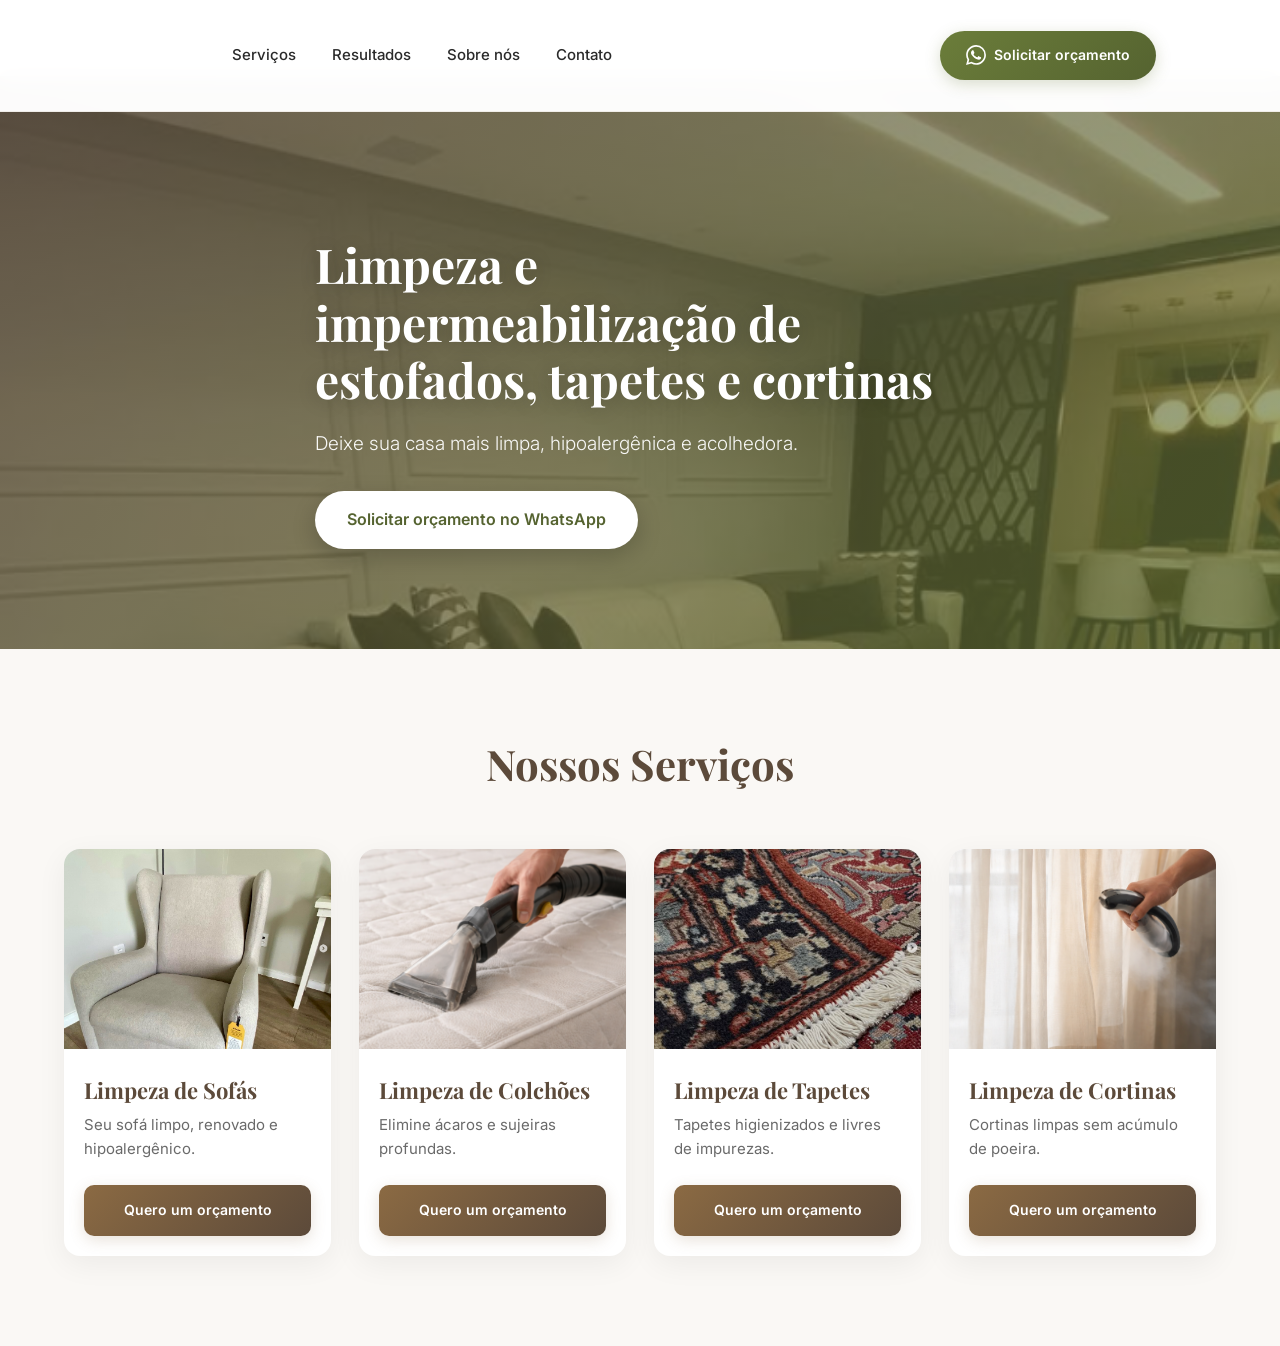
==== index.html @ 772756bc "first commit" ====
<!DOCTYPE html>
<html lang="pt-BR">
<head>
  <meta charset="UTF-8" />
  <meta name="viewport" content="width=device-width, initial-scale=1.0" />
  <title>Linen Business</title>
  <link rel="preconnect" href="https://fonts.googleapis.com">
  <link rel="preconnect" href="https://fonts.gstatic.com" crossorigin>
  <link href="https://fonts.googleapis.com/css2?family=Playfair+Display:wght@400;600;700&family=Inter:wght@300;400;500;600&display=swap" rel="stylesheet">
  <link rel="stylesheet" href="css/style.css" />
  <style>
    .btn-whatsapp {
      margin-right: 60px;
      display: flex;
      align-items: center;
      gap: 8px;
    }
    .btn-whatsapp svg {
      width: 20px;
      height: 20px;
      fill: currentColor;
    }
  </style>
</head>
<body>

  <!-- HEADER -->
  <header class="header">
    <div class="container nav">
      <div class="logo-container">
        <h1 class="logo">Linen</h1>
        <span class="logo-subtitle">HOME CARE</span>
      </div>

      <nav>
        <a href="#">Serviços</a>
        <a href="#">Resultados</a>
        <a href="#">Sobre nós</a>
        <a href="#">Contato</a>
      </nav>

      <a class="btn-whatsapp" href="https://wa.me/554884060951" target="_blank">
        <svg xmlns="http://www.w3.org/2000/svg" viewBox="0 0 24 24">
          <path d="M17.472 14.382c-.297-.149-1.758-.867-2.03-.967-.273-.099-.471-.148-.67.15-.197.297-.767.966-.94 1.164-.173.199-.347.223-.644.075-.297-.15-1.255-.463-2.39-1.475-.883-.788-1.48-1.761-1.653-2.059-.173-.297-.018-.458.13-.606.134-.133.298-.347.446-.52.149-.174.198-.298.298-.497.099-.198.05-.371-.025-.52-.075-.149-.669-1.612-.916-2.207-.242-.579-.487-.5-.669-.51-.173-.008-.371-.01-.57-.01-.198 0-.52.074-.792.372-.272.297-1.04 1.016-1.04 2.479 0 1.462 1.065 2.875 1.213 3.074.149.198 2.096 3.2 5.077 4.487.709.306 1.262.489 1.694.625.712.227 1.36.195 1.871.118.571-.085 1.758-.719 2.006-1.413.248-.694.248-1.289.173-1.413-.074-.124-.272-.198-.57-.347m-5.421 7.403h-.004a9.87 9.87 0 01-5.031-1.378l-.361-.214-3.741.982.998-3.648-.235-.374a9.86 9.86 0 01-1.51-5.26c.001-5.45 4.436-9.884 9.888-9.884 2.64 0 5.122 1.03 6.988 2.898a9.825 9.825 0 012.893 6.994c-.003 5.45-4.437 9.884-9.885 9.884m8.413-18.297A11.815 11.815 0 0012.05 0C5.495 0 .16 5.335.157 11.892c0 2.096.547 4.142 1.588 5.945L.057 24l6.305-1.654a11.882 11.882 0 005.683 1.448h.005c6.554 0 11.89-5.335 11.893-11.893a11.821 11.821 0 00-3.48-8.413Z"/>
        </svg>
        Solicitar orçamento
      </a>
    </div>
  </header>

  <!-- HERO -->
  <section class="hero">
    <img src="img/hero.png" alt="Limpeza de estofados" class="hero-bg">
    <div class="container hero-content">
      <div>
        <h2>
          Limpeza e impermeabilização de estofados, tapetes e cortinas
        </h2>
        <p>
          Deixe sua casa mais limpa, hipoalergênica e acolhedora.
        </p>
        <a class="btn-primary" href="https://wa.me/554884060951" target="_blank">
          Solicitar orçamento no WhatsApp
        </a>
      </div>
    </div>
  </section>

  <!-- SERVIÇOS -->
  <section class="services">
    <div class="container">
      <h3>Nossos Serviços</h3>

      <div class="services-grid">
        <div class="card">
          <img src="img/sofa.png" alt="Limpeza de Sofás">
          <h4>Limpeza de Sofás</h4>
          <p>Seu sofá limpo, renovado e hipoalergênico.</p>
          <a href="#">Quero um orçamento</a>
        </div>

        <div class="card">
          <img src="img/colchao.png" alt="Limpeza de Colchões">
          <h4>Limpeza de Colchões</h4>
          <p>Elimine ácaros e sujeiras profundas.</p>
          <a href="#">Quero um orçamento</a>
        </div>

        <div class="card">
          <img src="img/tapete.png" alt="Limpeza de Tapetes">
          <h4>Limpeza de Tapetes</h4>
          <p>Tapetes higienizados e livres de impurezas.</p>
          <a href="#">Quero um orçamento</a>
        </div>

        <div class="card">
          <img src="img/cortina.png" alt="Limpeza de Cortinas">
          <h4>Limpeza de Cortinas</h4>
          <p>Cortinas limpas sem acúmulo de poeira.</p>
          <a href="#">Quero um orçamento</a>
        </div>
      </div>
    </div>
  </section>

  <script>
    // Adiciona classe ao header no scroll
    window.addEventListener('scroll', () => {
      const header = document.querySelector('.header');
      if (window.scrollY > 50) {
        header.classList.add('scrolled');
      } else {
        header.classList.remove('scrolled');
      }
    });
  </script>

</body>
</html>
---- css/style.css ----
@import url('https://fonts.googleapis.com/css2?family=Playfair+Display:wght@400;600;700&family=Inter:wght@300;400;500;600&family=Great+Vibes&display=swap');

:root {
  --bege: #faf8f5;
  --bege-escuro: #f5f1ec;
  --marrom: #8b6a43;
  --marrom-escuro: #5c4a3a;
  --dourado: #d4af7a;
  --verde: #6b7d3a;
  --verde-escuro: #556330;
  --texto: #2a2a2a;
  --texto-claro: #6a6a6a;
  --branco: #ffffff;
}

* {
  margin: 0;
  padding: 0;
  box-sizing: border-box;
}

body {
  background: var(--bege);
  color: var(--texto);
  font-family: 'Inter', -apple-system, BlinkMacSystemFont, 'Segoe UI', sans-serif;
  line-height: 1.6;
}

h1, h2, h3, h4 {
  font-family: 'Playfair Display', Georgia, serif;
  font-weight: 700;
  line-height: 1.2;
}

.container {
  width: 90%;
  max-width: 1200px;
  margin: auto;
}

/* ========== HEADER ========== */
.header {
  background: rgba(255, 255, 255, 0.98);
  backdrop-filter: blur(10px);
  border-bottom: 1px solid rgba(139, 106, 67, 0.1);
  position: fixed;
  top: 0;
  left: 0;
  right: 0;
  z-index: 1000;
  transition: all 0.3s ease;
}

.header.scrolled {
  box-shadow: 0 4px 20px rgba(0, 0, 0, 0.08);
}

.nav {
  display: flex;
  align-items: center;
  justify-content: space-between;
  padding: 22px 0;
}

.logo-container {
  display: flex;
  flex-direction: column;
  gap: 0;
  margin-left: -250px;
  margin-top: 10px;
}

.logo {
  font-family: 'Great Vibes', cursive;
  background: linear-gradient(135deg, #d4af7a 0%, #c9a568 50%, #d4af7a 100%);
  -webkit-background-clip: text;
  -webkit-text-fill-color: transparent;
  background-clip: text;
  font-size: 38px;
  font-weight: 400;
  letter-spacing: 2px;
  position: relative;
  line-height: 1.25;
  margin: 0;
  padding: 0;
}

.logo::after {
  display: none;
}

.logo-subtitle {
  font-family: 'Inter', sans-serif;
  font-size: 9px;
  font-weight: 600;
  letter-spacing: 3.5px;
  color: var(--marrom-escuro);
  text-transform: uppercase;
  margin-top: -5px;
  margin-left: 5px;
  opacity: 0.85;
}

nav {
  display: flex;
  gap: 36px;
}

nav a {
  text-decoration: none;
  color: var(--texto);
  font-weight: 500;
  font-size: 15px;
  position: relative;
  transition: color 0.3s ease;
}

nav a::after {
  content: '';
  position: absolute;
  bottom: -6px;
  left: 0;
  width: 0;
  height: 2px;
  background: var(--dourado);
  transition: width 0.3s ease;
}

nav a:hover {
  color: var(--marrom);
}

nav a:hover::after {
  width: 100%;
}

.btn-whatsapp {
  background: linear-gradient(135deg, var(--verde) 0%, var(--verde-escuro) 100%);
  color: var(--branco);
  padding: 13px 26px;
  border-radius: 50px;
  text-decoration: none;
  font-weight: 600;
  font-size: 14px;
  box-shadow: 0 4px 15px rgba(107, 125, 58, 0.25);
  transition: all 0.3s ease;
}

.btn-whatsapp:hover {
  transform: translateY(-2px);
  box-shadow: 0 6px 20px rgba(107, 125, 58, 0.35);
}

/* ========== HERO ========== */
.hero {
  padding: 160px 0 100px;
  margin-top: 76px;
  position: relative;
  min-height: 500px;
  overflow: hidden;
}

.hero-bg {
  position: absolute;
  top: 0;
  left: 0;
  width: 100%;
  height: 100%;
  object-fit: cover;
  z-index: 0;
}

.hero::after {
  content: '';
  position: absolute;
  top: 0;
  left: 0;
  right: 0;
  bottom: 0;
  background: linear-gradient(135deg, rgba(92, 74, 58, 0.75) 0%, rgba(107, 125, 58, 0.65) 100%);
  z-index: 1;
}

.hero::before {
  content: '';
  position: absolute;
  top: 0;
  left: 0;
  right: 0;
  bottom: 0;
  background: radial-gradient(circle at 30% 50%, rgba(212, 175, 122, 0.2) 0%, transparent 60%);
  pointer-events: none;
}

.hero-content {
  max-width: 650px;
  position: relative;
  z-index: 2;
}

.hero h2 {
  font-size: 48px;
  margin-bottom: 20px;
  color: var(--branco);
  text-shadow: 0 2px 20px rgba(0, 0, 0, 0.2);
}

.hero p {
  margin-bottom: 32px;
  font-size: 19px;
  color: rgba(255, 255, 255, 0.95);
  font-weight: 300;
}

.btn-primary {
  background: var(--branco);
  color: var(--verde-escuro);
  padding: 16px 32px;
  border-radius: 50px;
  text-decoration: none;
  display: inline-block;
  font-weight: 600;
  font-size: 16px;
  box-shadow: 0 8px 25px rgba(0, 0, 0, 0.2);
  transition: all 0.3s ease;
}

.btn-primary:hover {
  transform: translateY(-3px);
  box-shadow: 0 12px 35px rgba(0, 0, 0, 0.25);
}

/* ========== SERVIÇOS ========== */
.services {
  padding: 90px 0;
  background: var(--bege);
}

.services h3 {
  text-align: center;
  margin-bottom: 60px;
  font-size: 42px;
  color: var(--marrom-escuro);
}

.services-grid {
  display: grid;
  grid-template-columns: repeat(4, 1fr);
  gap: 28px;
}

.card {
  background: var(--branco);
  border-radius: 16px;
  overflow: hidden;
  box-shadow: 0 8px 30px rgba(0, 0, 0, 0.06);
  transition: all 0.4s cubic-bezier(0.175, 0.885, 0.32, 1.275);
  position: relative;
}

.card::before {
  content: '';
  position: absolute;
  top: 0;
  left: 0;
  right: 0;
  height: 3px;
  background: linear-gradient(90deg, var(--dourado) 0%, var(--marrom) 100%);
  transform: scaleX(0);
  transition: transform 0.4s ease;
}

.card:hover::before {
  transform: scaleX(1);
}

.card:hover {
  transform: translateY(-8px);
  box-shadow: 0 16px 50px rgba(0, 0, 0, 0.12);
}

.card img {
  width: 100%;
  height: 200px;
  object-fit: cover;
  transition: transform 0.5s ease;
}

.card:hover img {
  transform: scale(1.08);
}

.card h4 {
  margin: 20px 20px 10px;
  font-size: 22px;
  color: var(--marrom-escuro);
}

.card p {
  margin: 0 20px 24px;
  font-size: 15px;
  color: var(--texto-claro);
  line-height: 1.6;
}

.card a {
  display: block;
  margin: 0 20px 20px;
  background: linear-gradient(135deg, var(--marrom) 0%, var(--marrom-escuro) 100%);
  color: var(--branco);
  text-align: center;
  padding: 14px;
  border-radius: 10px;
  text-decoration: none;
  font-weight: 600;
  font-size: 14px;
  transition: all 0.3s ease;
  box-shadow: 0 4px 15px rgba(139, 106, 67, 0.2);
}

.card a:hover {
  transform: translateY(-2px);
  box-shadow: 0 6px 20px rgba(139, 106, 67, 0.3);
}

/* ========== RESPONSIVO ========== */
@media (max-width: 1024px) {
  .services-grid {
    grid-template-columns: repeat(2, 1fr);
    gap: 24px;
  }
}

@media (max-width: 768px) {
  .nav nav {
    display: none;
  }

  .nav {
    padding: 18px 0;
  }

  .logo {
    font-size: 32px;
  }

  .logo-subtitle {
    font-size: 8px;
    letter-spacing: 2.5px;
  }

  .hero {
    padding: 120px 0 80px;
    margin-top: 68px;
  }

  .hero h2 {
    font-size: 36px;
  }

  .hero p {
    font-size: 17px;
  }

  .services {
    padding: 60px 0;
  }

  .services h3 {
    font-size: 32px;
    margin-bottom: 40px;
  }

  .services-grid {
    grid-template-columns: 1fr;
    gap: 20px;
  }

  .card img {
    height: 220px;
  }
}

@media (max-width: 480px) {
  .logo {
    font-size: 28px;
  }

  .logo-subtitle {
    font-size: 7px;
    letter-spacing: 2px;
  }

  .hero h2 {
    font-size: 28px;
  }

  .hero p {
    font-size: 16px;
  }

  .btn-primary {
    width: 100%;
    text-align: center;
  }

  .btn-whatsapp {
    padding: 11px 20px;
    font-size: 13px;
  }
}

/* ========== ANIMAÇÕES ========== */
@keyframes fadeInUp {
  from {
    opacity: 0;
    transform: translateY(30px);
  }
  to {
    opacity: 1;
    transform: translateY(0);
  }
}

.hero-content {
  animation: fadeInUp 0.8s ease;
}

.card {
  animation: fadeInUp 0.6s ease backwards;
}

.card:nth-child(1) { animation-delay: 0.1s; }
.card:nth-child(2) { animation-delay: 0.2s; }
.card:nth-child(3) { animation-delay: 0.3s; }
.card:nth-child(4) { animation-delay: 0.4s; }
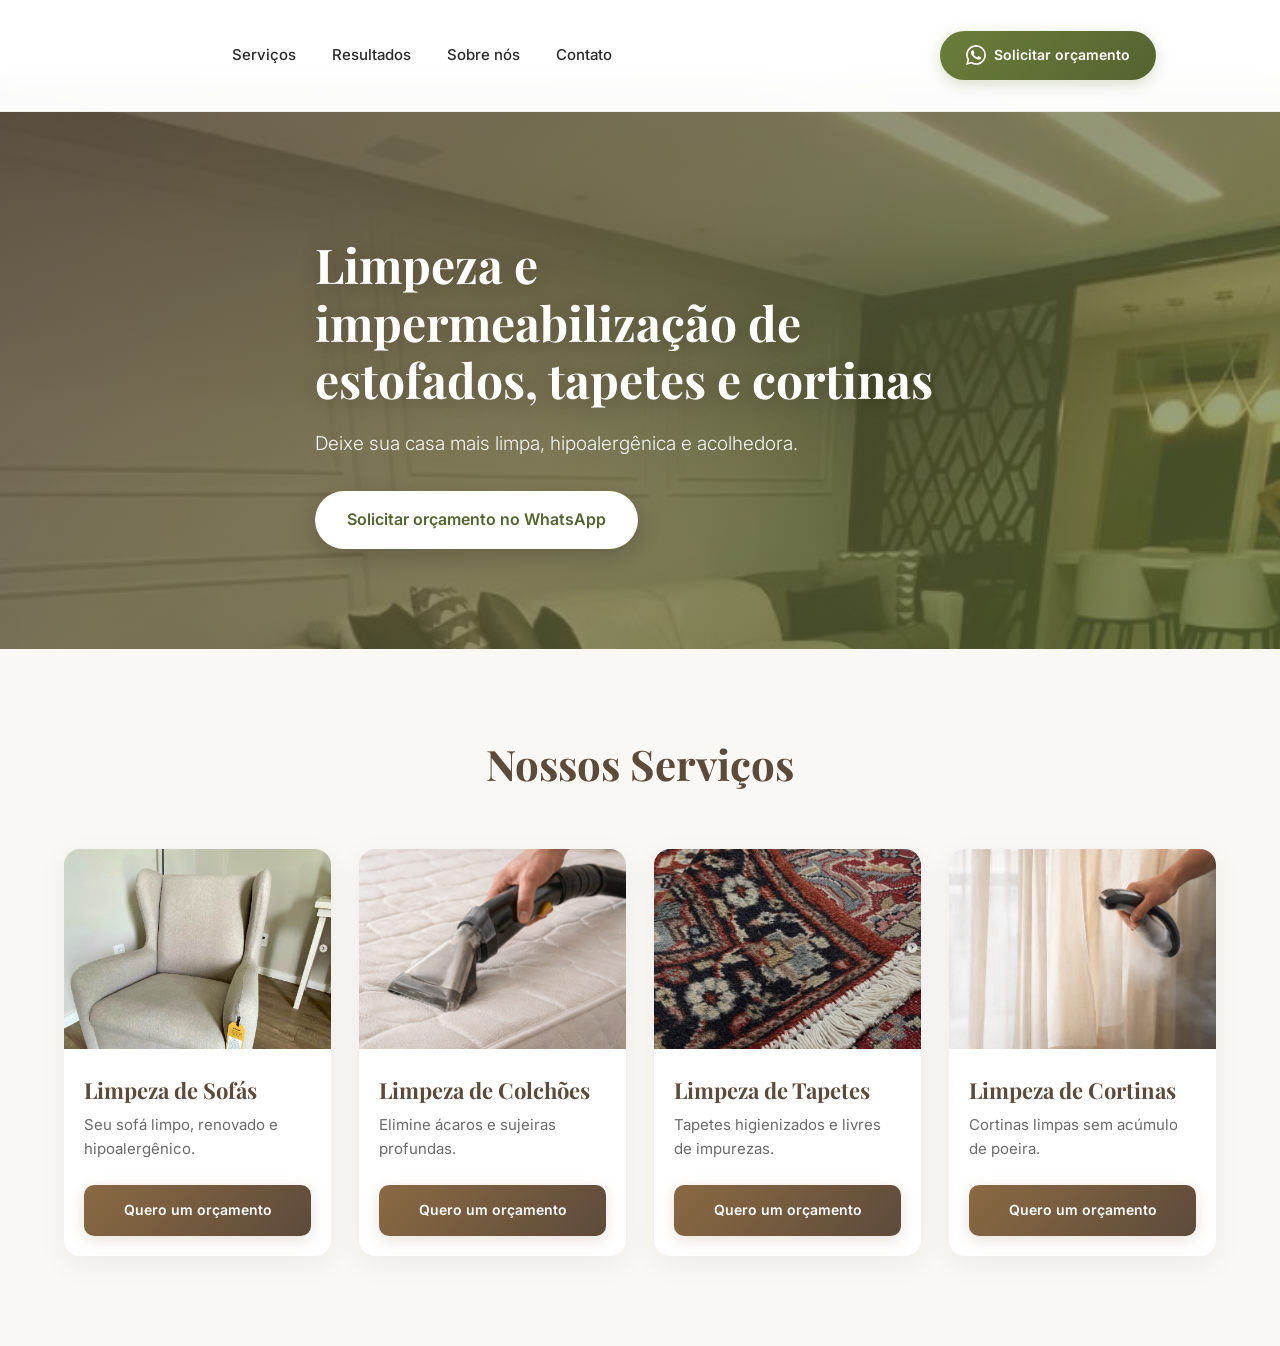
==== commit 74d97b71: "update5" ====
--- a/index.html
+++ b/index.html
@@ -20,6 +20,18 @@
       height: 20px;
       fill: currentColor;
     }
+    
+    @media (max-width: 768px) {
+      .btn-whatsapp {
+        margin-right: 0;
+        padding: 10px 18px;
+        font-size: 0;
+      }
+      .btn-whatsapp svg {
+        width: 22px;
+        height: 22px;
+      }
+    }
   </style>
 </head>
 <body>
@@ -32,12 +44,20 @@
         <span class="logo-subtitle">HOME CARE</span>
       </div>
 
+      <!-- Menu Desktop -->
       <nav>
-        <a href="#">Serviços</a>
-        <a href="#">Resultados</a>
-        <a href="#">Sobre nós</a>
-        <a href="#">Contato</a>
+        <a href="index.html">Serviços</a>
+        <a href="resultados.html">Resultados</a>
+        <a href="sobre.html">Sobre nós</a>
+        <a href="contato.html">Contato</a>
       </nav>
+
+      <!-- Botão Hambúrguer (só aparece no mobile) -->
+      <button class="menu-toggle" id="menuToggle" aria-label="Menu">
+        <span></span>
+        <span></span>
+        <span></span>
+      </button>
 
       <a class="btn-whatsapp" href="https://wa.me/554884060951" target="_blank">
         <svg xmlns="http://www.w3.org/2000/svg" viewBox="0 0 24 24">
@@ -47,6 +67,16 @@
       </a>
     </div>
   </header>
+
+  <!-- Menu Mobile (só aparece quando hambúrguer é clicado) -->
+  <div class="mobile-menu" id="mobileMenu">
+    <nav>
+      <a href="index.html">Serviços</a>
+      <a href="resultados.html">Resultados</a>
+      <a href="sobre.html">Sobre nós</a>
+      <a href="contato.html">Contato</a>
+    </nav>
+  </div>
 
   <!-- HERO -->
   <section class="hero">
@@ -76,34 +106,61 @@
           <img src="img/sofa.png" alt="Limpeza de Sofás">
           <h4>Limpeza de Sofás</h4>
           <p>Seu sofá limpo, renovado e hipoalergênico.</p>
-          <a href="#">Quero um orçamento</a>
+          <a href="https://wa.me/554884060951" target="_blank">Quero um orçamento</a>
         </div>
 
         <div class="card">
           <img src="img/colchao.png" alt="Limpeza de Colchões">
           <h4>Limpeza de Colchões</h4>
           <p>Elimine ácaros e sujeiras profundas.</p>
-          <a href="#">Quero um orçamento</a>
+          <a href="https://wa.me/554884060951" target="_blank">Quero um orçamento</a>
         </div>
 
         <div class="card">
           <img src="img/tapete.png" alt="Limpeza de Tapetes">
           <h4>Limpeza de Tapetes</h4>
           <p>Tapetes higienizados e livres de impurezas.</p>
-          <a href="#">Quero um orçamento</a>
+          <a href="https://wa.me/554884060951" target="_blank">Quero um orçamento</a>
         </div>
 
         <div class="card">
           <img src="img/cortina.png" alt="Limpeza de Cortinas">
           <h4>Limpeza de Cortinas</h4>
           <p>Cortinas limpas sem acúmulo de poeira.</p>
-          <a href="#">Quero um orçamento</a>
+          <a href="https://wa.me/554884060951" target="_blank">Quero um orçamento</a>
         </div>
       </div>
     </div>
   </section>
 
   <script>
+    // Menu Hambúrguer - Funcionalidade
+    const menuToggle = document.getElementById('menuToggle');
+    const mobileMenu = document.getElementById('mobileMenu');
+
+    // Abrir/Fechar menu ao clicar no botão hambúrguer
+    menuToggle.addEventListener('click', () => {
+      menuToggle.classList.toggle('active');
+      mobileMenu.classList.toggle('active');
+    });
+
+    // Fechar menu ao clicar em um link
+    const mobileMenuLinks = mobileMenu.querySelectorAll('a');
+    mobileMenuLinks.forEach(link => {
+      link.addEventListener('click', () => {
+        menuToggle.classList.remove('active');
+        mobileMenu.classList.remove('active');
+      });
+    });
+
+    // Fechar menu ao clicar fora dele
+    document.addEventListener('click', (e) => {
+      if (!menuToggle.contains(e.target) && !mobileMenu.contains(e.target)) {
+        menuToggle.classList.remove('active');
+        mobileMenu.classList.remove('active');
+      }
+    });
+
     // Adiciona classe ao header no scroll
     window.addEventListener('scroll', () => {
       const header = document.querySelector('.header');
--- a/css/style.css
+++ b/css/style.css
@@ -24,6 +24,7 @@
   color: var(--texto);
   font-family: 'Inter', -apple-system, BlinkMacSystemFont, 'Segoe UI', sans-serif;
   line-height: 1.6;
+  overflow-x: hidden;
 }
 
 h1, h2, h3, h4 {
@@ -66,8 +67,14 @@
   display: flex;
   flex-direction: column;
   gap: 0;
-  margin-left: -250px;
   margin-top: 10px;
+}
+
+/* Desktop: logo mais à esquerda */
+@media (min-width: 769px) {
+  .logo-container {
+    margin-left: -250px;
+  }
 }
 
 .logo {
@@ -144,6 +151,7 @@
   font-size: 14px;
   box-shadow: 0 4px 15px rgba(107, 125, 58, 0.25);
   transition: all 0.3s ease;
+  white-space: nowrap;
 }
 
 .btn-whatsapp:hover {
@@ -190,6 +198,7 @@
   bottom: 0;
   background: radial-gradient(circle at 30% 50%, rgba(212, 175, 122, 0.2) 0%, transparent 60%);
   pointer-events: none;
+  z-index: 1;
 }
 
 .hero-content {
@@ -323,21 +332,112 @@
   box-shadow: 0 6px 20px rgba(139, 106, 67, 0.3);
 }
 
+/* ========== MENU HAMBÚRGUER ========== */
+.menu-toggle {
+  display: none;
+  flex-direction: column;
+  gap: 5px;
+  background: none;
+  border: none;
+  cursor: pointer;
+  padding: 8px;
+  z-index: 1001;
+}
+
+.menu-toggle span {
+  width: 28px;
+  height: 3px;
+  background: var(--marrom-escuro);
+  border-radius: 3px;
+  transition: all 0.3s ease;
+}
+
+.menu-toggle.active span:nth-child(1) {
+  transform: rotate(45deg) translate(8px, 8px);
+}
+
+.menu-toggle.active span:nth-child(2) {
+  opacity: 0;
+}
+
+.menu-toggle.active span:nth-child(3) {
+  transform: rotate(-45deg) translate(7px, -7px);
+}
+
+.mobile-menu {
+  display: none;
+  position: fixed;
+  top: 76px;
+  left: 0;
+  right: 0;
+  background: rgba(255, 255, 255, 0.98);
+  backdrop-filter: blur(10px);
+  padding: 20px;
+  box-shadow: 0 4px 20px rgba(0, 0, 0, 0.1);
+  z-index: 999;
+  transform: translateY(-100%);
+  transition: transform 0.3s ease;
+}
+
+.mobile-menu.active {
+  transform: translateY(0);
+}
+
+.mobile-menu nav {
+  display: flex;
+  flex-direction: column;
+  gap: 20px;
+}
+
+.mobile-menu nav a {
+  text-decoration: none;
+  color: var(--texto);
+  font-weight: 500;
+  font-size: 16px;
+  padding: 12px;
+  border-radius: 8px;
+  transition: all 0.3s ease;
+}
+
+.mobile-menu nav a:hover {
+  background: var(--bege-escuro);
+  color: var(--marrom);
+}
+
 /* ========== RESPONSIVO ========== */
 @media (max-width: 1024px) {
   .services-grid {
     grid-template-columns: repeat(2, 1fr);
     gap: 24px;
   }
+  
+  .logo {
+    font-size: 34px;
+  }
+  
+  .logo-subtitle {
+    font-size: 8px;
+    letter-spacing: 3px;
+  }
 }
 
 @media (max-width: 768px) {
   .nav nav {
     display: none;
   }
+  
+  .menu-toggle {
+    display: flex;
+  }
+  
+  .mobile-menu {
+    display: block;
+  }
 
   .nav {
     padding: 18px 0;
+    flex-wrap: wrap;
+    gap: 10px;
   }
 
   .logo {
@@ -348,6 +448,11 @@
     font-size: 8px;
     letter-spacing: 2.5px;
   }
+  
+  .btn-whatsapp {
+    padding: 11px 20px;
+    font-size: 13px;
+  }
 
   .hero {
     padding: 120px 0 80px;
@@ -402,11 +507,20 @@
   .btn-primary {
     width: 100%;
     text-align: center;
+    padding: 14px 24px;
   }
 
   .btn-whatsapp {
-    padding: 11px 20px;
-    font-size: 13px;
+    padding: 10px 18px;
+    font-size: 12px;
+  }
+  
+  .card h4 {
+    font-size: 20px;
+  }
+  
+  .card p {
+    font-size: 14px;
   }
 }
 
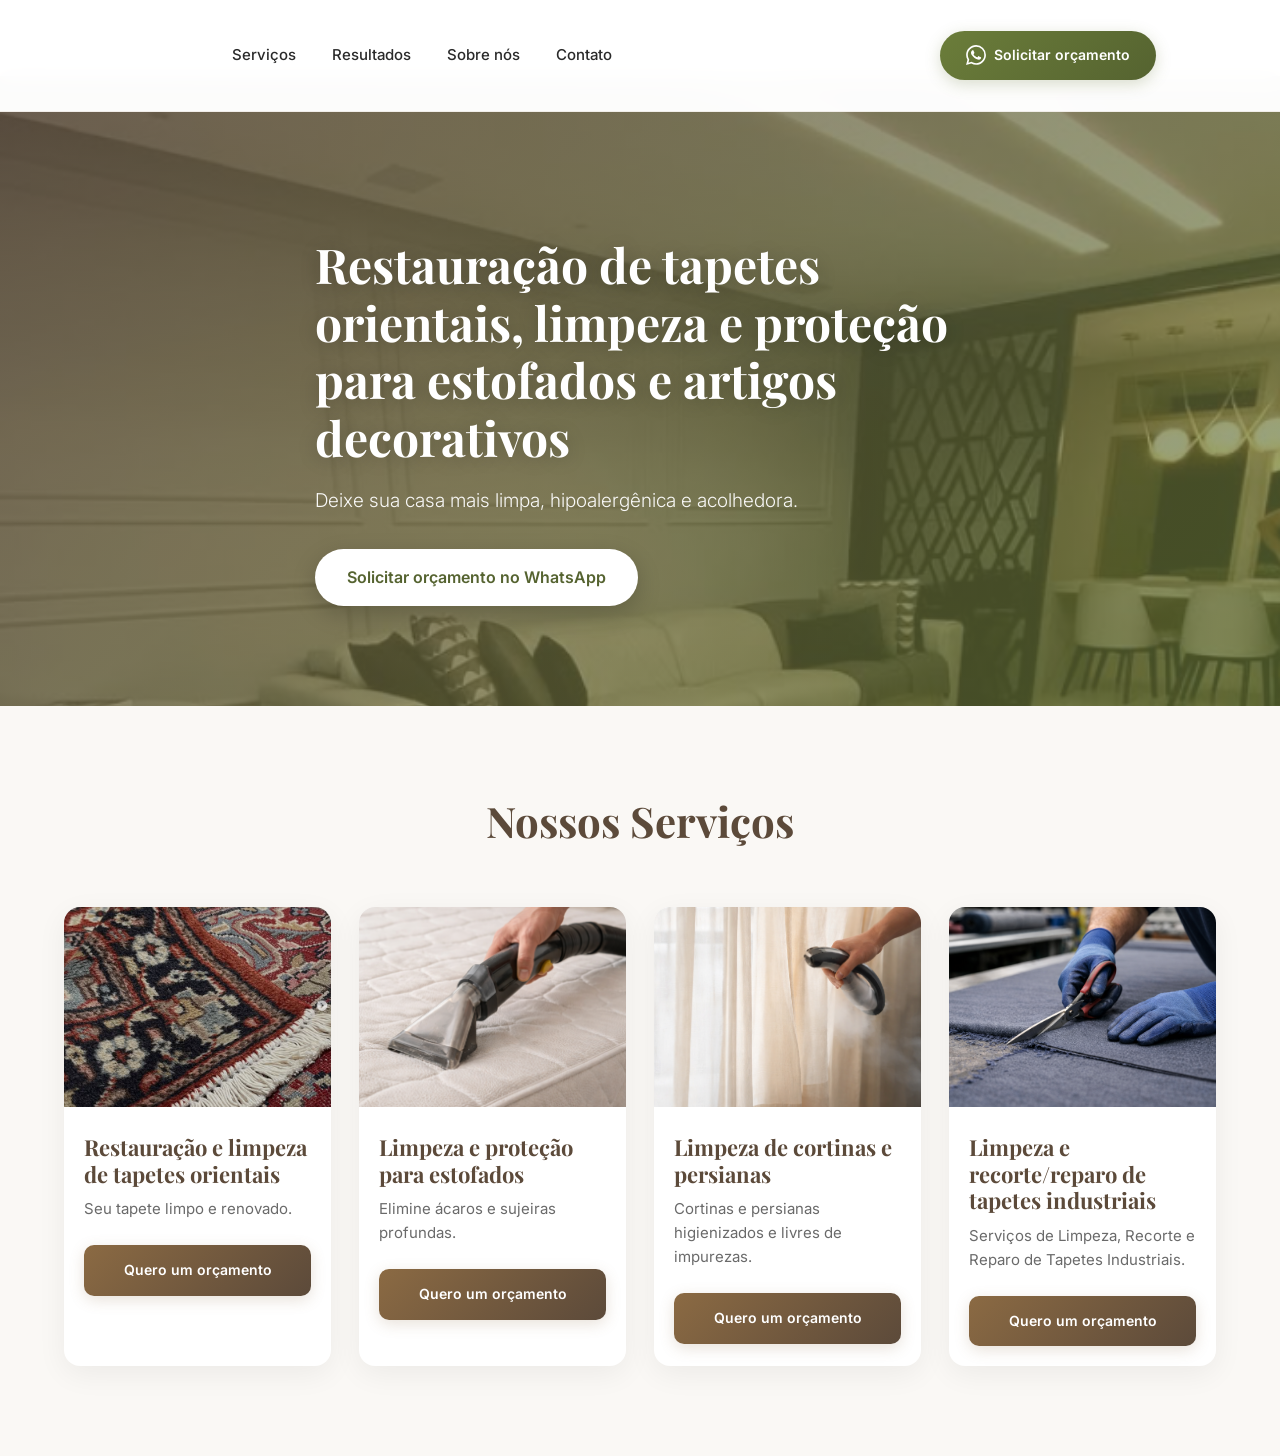
==== commit 19addd8b: "update6" ====
--- a/index.html
+++ b/index.html
@@ -84,7 +84,7 @@
     <div class="container hero-content">
       <div>
         <h2>
-          Limpeza e impermeabilização de estofados, tapetes e cortinas
+          Restauração de tapetes orientais, limpeza e proteção para estofados e artigos decorativos
         </h2>
         <p>
           Deixe sua casa mais limpa, hipoalergênica e acolhedora.
@@ -103,30 +103,30 @@
 
       <div class="services-grid">
         <div class="card">
-          <img src="img/sofa.png" alt="Limpeza de Sofás">
-          <h4>Limpeza de Sofás</h4>
-          <p>Seu sofá limpo, renovado e hipoalergênico.</p>
+          <img src="img/tapete.png" alt="Limpeza de Sofás">
+          <h4>Restauração e limpeza de tapetes orientais</h4>
+          <p>Seu tapete limpo e renovado.</p>
           <a href="https://wa.me/554884060951" target="_blank">Quero um orçamento</a>
         </div>
 
         <div class="card">
           <img src="img/colchao.png" alt="Limpeza de Colchões">
-          <h4>Limpeza de Colchões</h4>
+          <h4>Limpeza e proteção para estofados</h4>
           <p>Elimine ácaros e sujeiras profundas.</p>
           <a href="https://wa.me/554884060951" target="_blank">Quero um orçamento</a>
         </div>
 
         <div class="card">
-          <img src="img/tapete.png" alt="Limpeza de Tapetes">
-          <h4>Limpeza de Tapetes</h4>
-          <p>Tapetes higienizados e livres de impurezas.</p>
+          <img src="img/cortina.png" alt="Limpeza de Tapetes">
+          <h4>Limpeza de cortinas e persianas</h4>
+          <p>Cortinas e persianas higienizados e livres de impurezas.</p>
           <a href="https://wa.me/554884060951" target="_blank">Quero um orçamento</a>
         </div>
 
         <div class="card">
-          <img src="img/cortina.png" alt="Limpeza de Cortinas">
-          <h4>Limpeza de Cortinas</h4>
-          <p>Cortinas limpas sem acúmulo de poeira.</p>
+          <img src="img/corte.png" alt="Limpeza de Cortinas">
+          <h4>Limpeza e recorte/reparo de tapetes industriais</h4>
+          <p>Serviços de Limpeza, Recorte e Reparo de Tapetes Industriais.</p>
           <a href="https://wa.me/554884060951" target="_blank">Quero um orçamento</a>
         </div>
       </div>
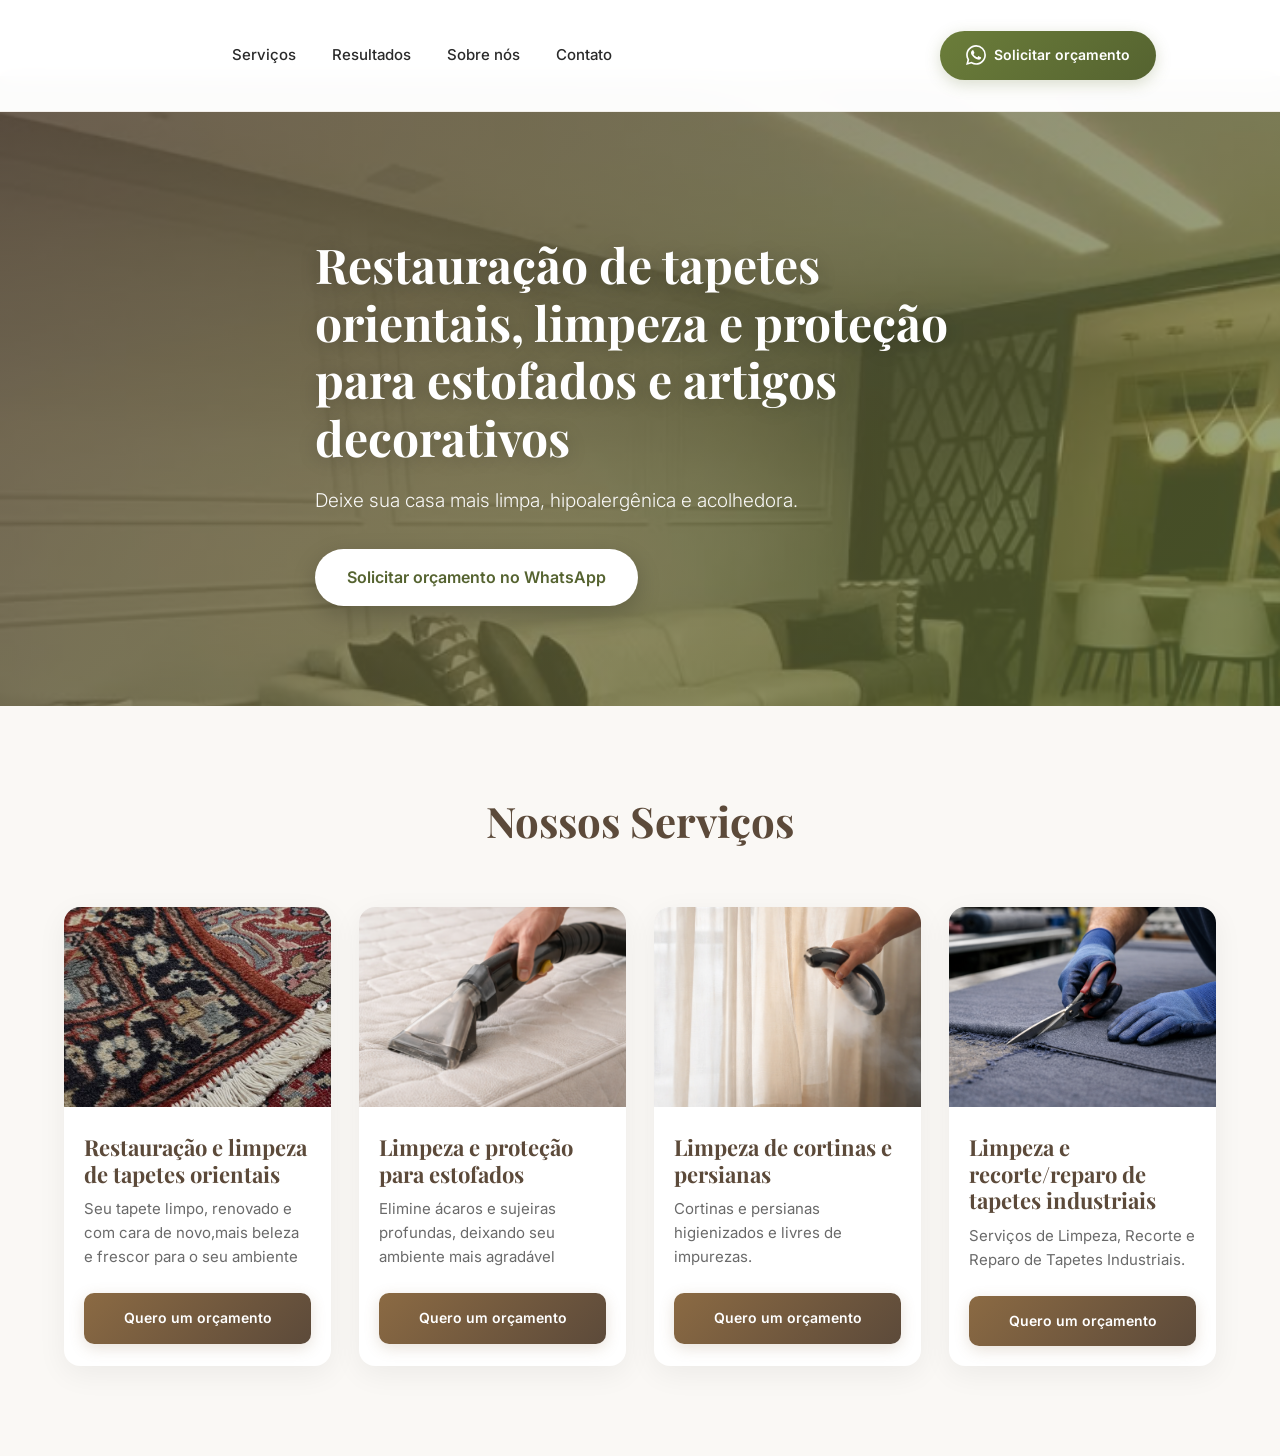
==== commit 9ee4c935: "update7" ====
--- a/index.html
+++ b/index.html
@@ -105,14 +105,14 @@
         <div class="card">
           <img src="img/tapete.png" alt="Limpeza de Sofás">
           <h4>Restauração e limpeza de tapetes orientais</h4>
-          <p>Seu tapete limpo e renovado.</p>
+          <p>Seu tapete limpo, renovado e com cara de novo,mais beleza e frescor para o seu ambiente</p>
           <a href="https://wa.me/554884060951" target="_blank">Quero um orçamento</a>
         </div>
 
         <div class="card">
           <img src="img/colchao.png" alt="Limpeza de Colchões">
           <h4>Limpeza e proteção para estofados</h4>
-          <p>Elimine ácaros e sujeiras profundas.</p>
+          <p>Elimine ácaros e sujeiras profundas, deixando seu ambiente mais agradável</p>
           <a href="https://wa.me/554884060951" target="_blank">Quero um orçamento</a>
         </div>
 
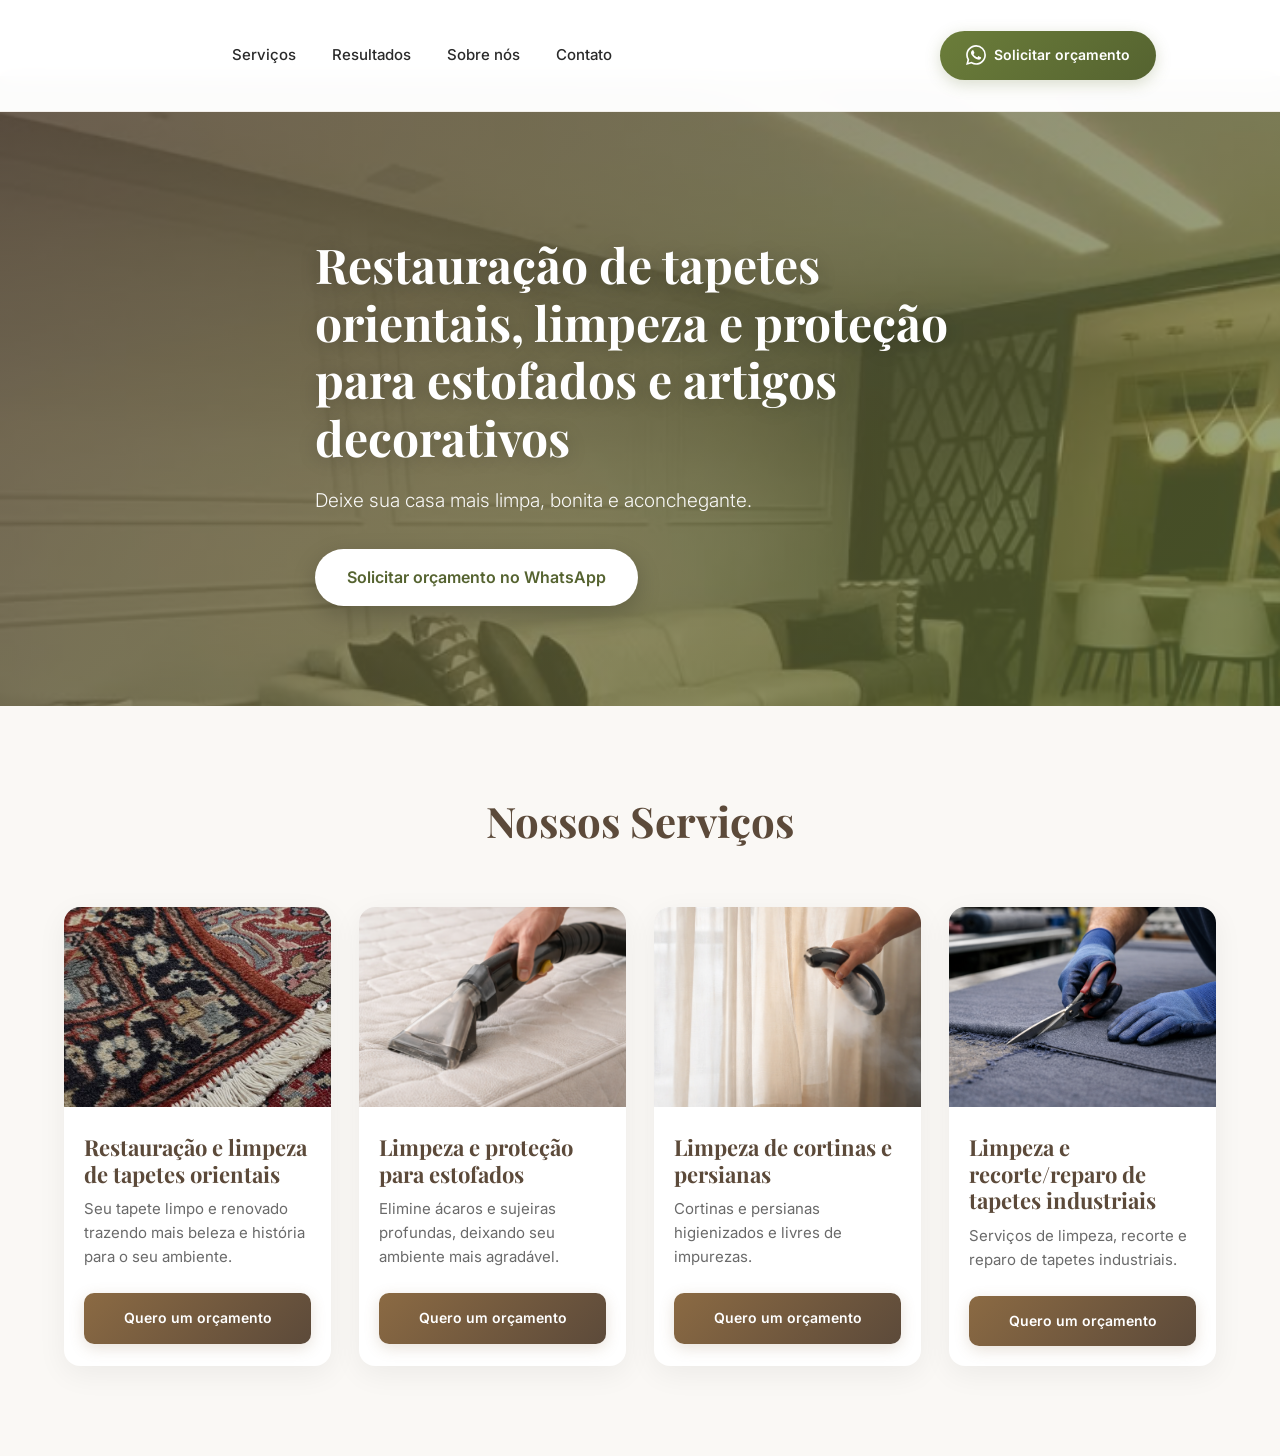
==== commit 5f2162bb: "update10" ====
--- a/index.html
+++ b/index.html
@@ -87,7 +87,7 @@
           Restauração de tapetes orientais, limpeza e proteção para estofados e artigos decorativos
         </h2>
         <p>
-          Deixe sua casa mais limpa, hipoalergênica e acolhedora.
+          Deixe sua casa mais limpa, bonita e aconchegante.
         </p>
         <a class="btn-primary" href="https://wa.me/554884060951" target="_blank">
           Solicitar orçamento no WhatsApp
@@ -105,14 +105,14 @@
         <div class="card">
           <img src="img/tapete.png" alt="Limpeza de Sofás">
           <h4>Restauração e limpeza de tapetes orientais</h4>
-          <p>Seu tapete limpo, renovado e com cara de novo,mais beleza e frescor para o seu ambiente</p>
+          <p>Seu tapete limpo e renovado trazendo mais beleza e história para o seu ambiente.</p>
           <a href="https://wa.me/554884060951" target="_blank">Quero um orçamento</a>
         </div>
 
         <div class="card">
           <img src="img/colchao.png" alt="Limpeza de Colchões">
           <h4>Limpeza e proteção para estofados</h4>
-          <p>Elimine ácaros e sujeiras profundas, deixando seu ambiente mais agradável</p>
+          <p>Elimine ácaros e sujeiras profundas, deixando seu ambiente mais agradável.</p>
           <a href="https://wa.me/554884060951" target="_blank">Quero um orçamento</a>
         </div>
 
@@ -126,7 +126,7 @@
         <div class="card">
           <img src="img/corte.png" alt="Limpeza de Cortinas">
           <h4>Limpeza e recorte/reparo de tapetes industriais</h4>
-          <p>Serviços de Limpeza, Recorte e Reparo de Tapetes Industriais.</p>
+          <p>Serviços de limpeza, recorte e reparo de tapetes industriais.</p>
           <a href="https://wa.me/554884060951" target="_blank">Quero um orçamento</a>
         </div>
       </div>
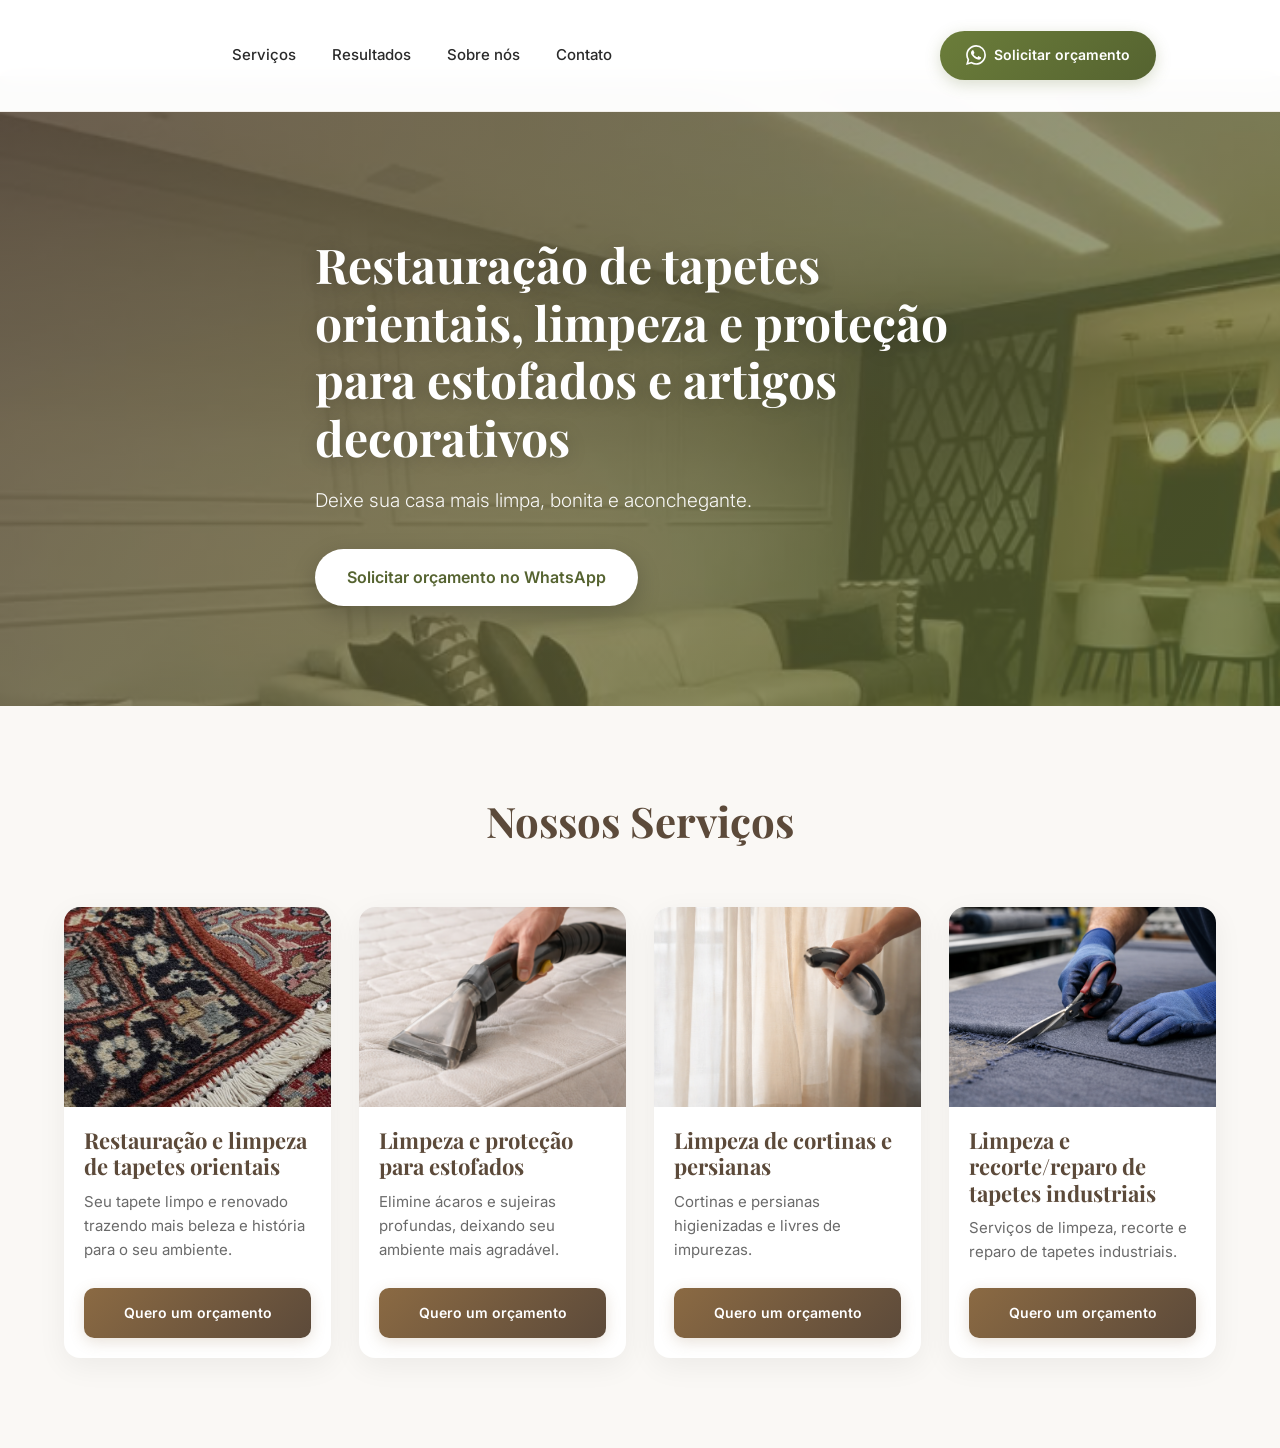
==== commit b34bd21c: "update11" ====
--- a/index.html
+++ b/index.html
@@ -119,7 +119,7 @@
         <div class="card">
           <img src="img/cortina.png" alt="Limpeza de Tapetes">
           <h4>Limpeza de cortinas e persianas</h4>
-          <p>Cortinas e persianas higienizados e livres de impurezas.</p>
+          <p>Cortinas e persianas higienizadas e livres de impurezas.</p>
           <a href="https://wa.me/554884060951" target="_blank">Quero um orçamento</a>
         </div>
 
--- a/css/style.css
+++ b/css/style.css
@@ -265,6 +265,9 @@
   box-shadow: 0 8px 30px rgba(0, 0, 0, 0.06);
   transition: all 0.4s cubic-bezier(0.175, 0.885, 0.32, 1.275);
   position: relative;
+  display: flex;
+  flex-direction: column;
+  height: 100%;
 }
 
 .card::before {
@@ -293,6 +296,7 @@
   height: 200px;
   object-fit: cover;
   transition: transform 0.5s ease;
+  flex-shrink: 0;
 }
 
 .card:hover img {
@@ -303,6 +307,7 @@
   margin: 20px 20px 10px;
   font-size: 22px;
   color: var(--marrom-escuro);
+  flex-shrink: 0;
 }
 
 .card p {
@@ -310,6 +315,7 @@
   font-size: 15px;
   color: var(--texto-claro);
   line-height: 1.6;
+  flex-grow: 1;
 }
 
 .card a {
@@ -325,6 +331,8 @@
   font-size: 14px;
   transition: all 0.3s ease;
   box-shadow: 0 4px 15px rgba(139, 106, 67, 0.2);
+  margin-top: auto;
+  flex-shrink: 0;
 }
 
 .card a:hover {
